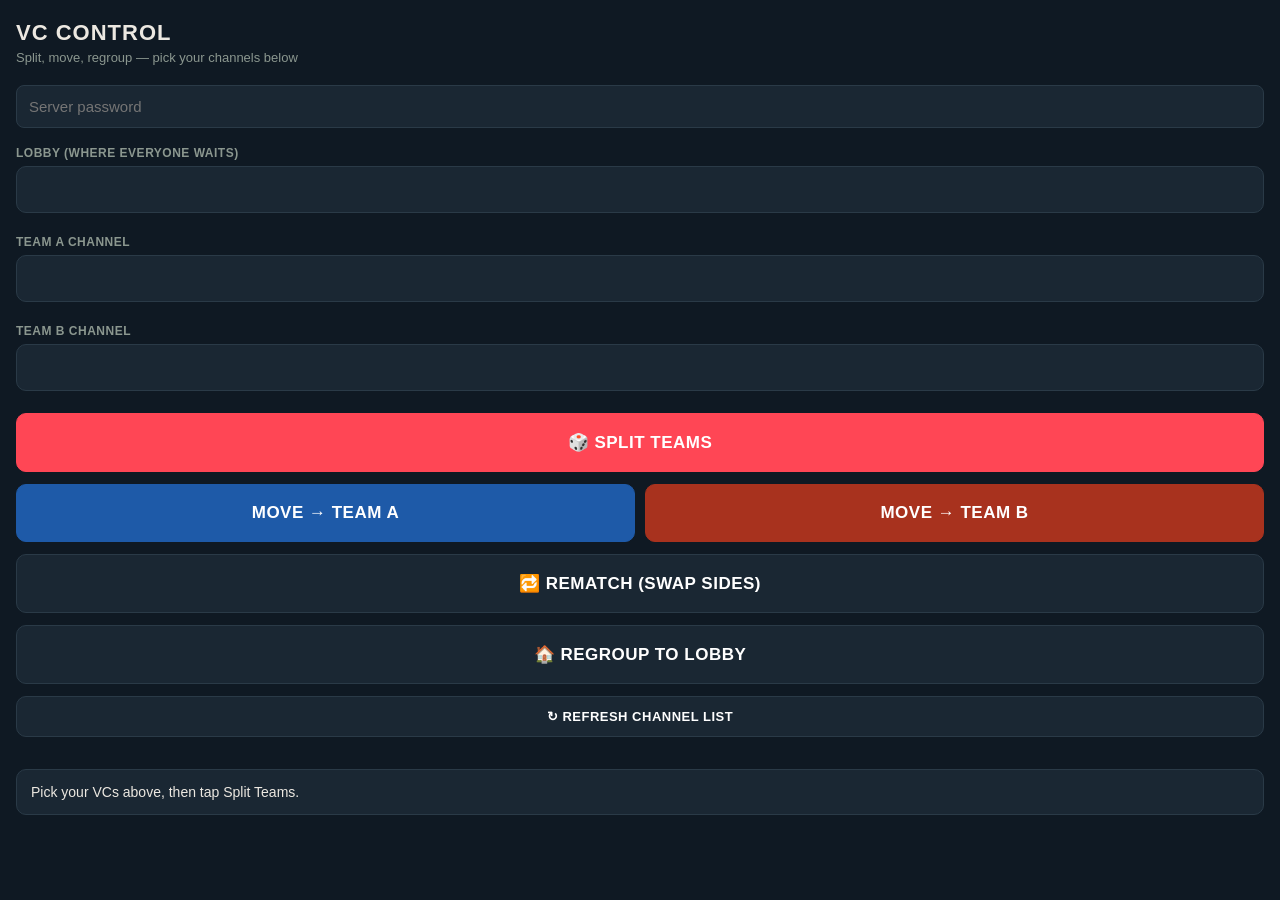
==== templates/index.html @ b9d49501 "Upload valorant-vc-site.zip via @GithubMnager_Bot" ====
<!DOCTYPE html>
<html lang="en">
<head>
<meta charset="UTF-8">
<meta name="viewport" content="width=device-width, initial-scale=1.0, maximum-scale=1.0">
<title>Valorant VC Control</title>
<style>
  :root {
    --bg: #0f1923;
    --panel: #1a2733;
    --accent: #ff4655;
    --text: #ece8e1;
    --muted: #8b978f;
  }
  * { box-sizing: border-box; }
  body {
    margin: 0;
    font-family: -apple-system, BlinkMacSystemFont, 'Segoe UI', sans-serif;
    background: var(--bg);
    color: var(--text);
    padding: 20px 16px 60px;
    min-height: 100vh;
  }
  h1 { font-size: 22px; letter-spacing: 1px; text-transform: uppercase; margin: 0 0 4px; }
  .sub { color: var(--muted); font-size: 13px; margin-bottom: 20px; }
  h2 { font-size: 12px; text-transform: uppercase; color: var(--muted); margin: 18px 0 6px; letter-spacing: 0.5px; }
  select {
    width: 100%; padding: 14px; border-radius: 10px; border: 1px solid #2a3a47;
    background: var(--panel); color: var(--text); font-size: 15px; margin-bottom: 4px;
    -webkit-appearance: none; appearance: none;
  }
  .btn {
    width: 100%; padding: 18px; margin-bottom: 12px; border: none; border-radius: 10px;
    font-size: 17px; font-weight: 600; letter-spacing: 0.5px; text-transform: uppercase;
    color: white; background: var(--panel); border: 1px solid #2a3a47;
    -webkit-tap-highlight-color: transparent;
  }
  .btn:active { transform: scale(0.97); }
  .btn.primary { background: var(--accent); border-color: var(--accent); }
  .btn.team-a { background: #1e5aa8; border-color: #1e5aa8; }
  .btn.team-b { background: #a8321e; border-color: #a8321e; }
  .btn.secondary { background: var(--panel); }
  .row { display: flex; gap: 10px; }
  .row .btn { flex: 1; }
  #result {
    margin-top: 20px; padding: 14px; background: var(--panel); border-radius: 10px;
    font-size: 14px; white-space: pre-wrap; min-height: 24px; border: 1px solid #2a3a47;
  }
  .team-list { margin-top: 12px; }
  .team-label { font-size: 12px; text-transform: uppercase; letter-spacing: 0.5px; margin-bottom: 6px; }
  .team-a-name { color: #6fa8ff; }
  .team-b-name { color: #ff8f6f; }
  .player-row { display: flex; align-items: center; gap: 8px; padding: 4px 0; font-size: 14px; }
  .player-row img { width: 26px; height: 26px; border-radius: 50%; object-fit: cover; border: 1px solid #2a3a47; }
  .moved-list { display: flex; flex-wrap: wrap; gap: 8px; margin-top: 8px; }
  .moved-chip {
    display: flex; align-items: center; gap: 6px; background: #0f1923;
    border: 1px solid #2a3a47; border-radius: 20px; padding: 4px 10px 4px 4px; font-size: 13px;
  }
  .moved-chip img { width: 20px; height: 20px; border-radius: 50%; }
  #pwbox { display: {{ 'block' if locked else 'none' }}; margin-bottom: 16px; }
  #pwbox input {
    width: 100%; padding: 12px; border-radius: 8px; border: 1px solid #2a3a47;
    background: var(--panel); color: var(--text); font-size: 15px;
  }
</style>
</head>
<body>
  <h1>VC Control</h1>
  <div class="sub">Split, move, regroup — pick your channels below</div>

  <div id="pwbox">
    <input type="password" id="pw" placeholder="Server password">
  </div>

  <h2>Lobby (where everyone waits)</h2>
  <select id="lobbySelect"></select>

  <h2>Team A channel</h2>
  <select id="teamASelect"></select>

  <h2>Team B channel</h2>
  <select id="teamBSelect"></select>

  <div style="margin-top:18px;">
    <button class="btn primary" onclick="split()">🎲 Split Teams</button>

    <div class="row">
      <button class="btn team-a" onclick="move('a')">Move → Team A</button>
      <button class="btn team-b" onclick="move('b')">Move → Team B</button>
    </div>

    <button class="btn secondary" onclick="rematch()">🔁 Rematch (swap sides)</button>
    <button class="btn secondary" onclick="regroup()">🏠 Regroup to Lobby</button>
    <button class="btn secondary" onclick="loadChannels()" style="font-size:13px;padding:12px;">↻ Refresh channel list</button>
  </div>

  <div id="result">Pick your VCs above, then tap Split Teams.</div>

<script>
const resultEl = document.getElementById('result');
let channels = [];

function pw() { const el = document.getElementById('pw'); return el ? el.value : ''; }

async function apiGet(path) {
  const res = await fetch(path + '?pw=' + encodeURIComponent(pw()));
  const data = await res.json();
  if (!res.ok) { resultEl.textContent = '⚠️ ' + (data.error || 'Error'); return null; }
  return data;
}

async function apiPost(path, body) {
  resultEl.textContent = 'Working...';
  try {
    const res = await fetch(path + '?pw=' + encodeURIComponent(pw()), {
      method: 'POST',
      headers: { 'Content-Type': 'application/json' },
      body: JSON.stringify(body || {})
    });
    const data = await res.json();
    if (!res.ok) { resultEl.textContent = '⚠️ ' + (data.error || 'Something went wrong'); return null; }
    return data;
  } catch (e) {
    resultEl.textContent = '⚠️ Network error';
    return null;
  }
}

function fillSelect(el, list, keepValue) {
  const prev = keepValue ? el.value : null;
  el.innerHTML = list.map(c => `<option value="${c.id}">${c.name} (${c.member_count})</option>`).join('');
  if (prev && list.some(c => c.id === prev)) el.value = prev;
}

async function loadChannels() {
  const data = await apiGet('/api/channels');
  if (!data) return;
  channels = data.channels;
  fillSelect(document.getElementById('lobbySelect'), channels, true);
  fillSelect(document.getElementById('teamASelect'), channels, true);
  fillSelect(document.getElementById('teamBSelect'), channels, true);
  resultEl.textContent = `Loaded ${channels.length} voice channels. Pick your VCs and go.`;
}

function playerRow(p) { return '<div class="player-row"><img src="' + p.avatar + '" alt=""><span>' + p.name + '</span></div>'; }
function movedChip(p) { return '<div class="moved-chip"><img src="' + p.avatar + '" alt=""><span>' + p.name + '</span></div>'; }

async function split() {
  const lobbyId = document.getElementById('lobbySelect').value;
  const data = await apiPost('/api/split', { lobby_id: lobbyId });
  if (!data) return;
  resultEl.innerHTML =
    '<div class="team-list"><div class="team-label team-a-name">Team A</div>' + data.team_a.map(playerRow).join('') + '</div>' +
    '<div class="team-list"><div class="team-label team-b-name">Team B</div>' + data.team_b.map(playerRow).join('') + '</div>';
}

async function move(team) {
  const channelId = team === 'a'
    ? document.getElementById('teamASelect').value
    : document.getElementById('teamBSelect').value;
  const data = await apiPost('/api/move/' + team, { channel_id: channelId });
  if (!data) return;
  resultEl.innerHTML = '✅ Moved<div class="moved-list">' + data.moved.map(movedChip).join('') + '</div>';
}

async function rematch() {
  const teamAChannel = document.getElementById('teamASelect').value;
  const teamBChannel = document.getElementById('teamBSelect').value;
  const data = await apiPost('/api/rematch', { team_a_channel: teamAChannel, team_b_channel: teamBChannel });
  if (!data) return;
  resultEl.textContent = '✅ Sides swapped';
}

async function regroup() {
  const lobbyId = document.getElementById('lobbySelect').value;
  const teamAChannel = document.getElementById('teamASelect').value;
  const teamBChannel = document.getElementById('teamBSelect').value;
  const data = await apiPost('/api/regroup', { from_channel_ids: [teamAChannel, teamBChannel], to_channel_id: lobbyId });
  if (!data) return;
  resultEl.innerHTML = '✅ Back in lobby<div class="moved-list">' + data.moved.map(movedChip).join('') + '</div>';
}

loadChannels();
</script>
</body>
</html>
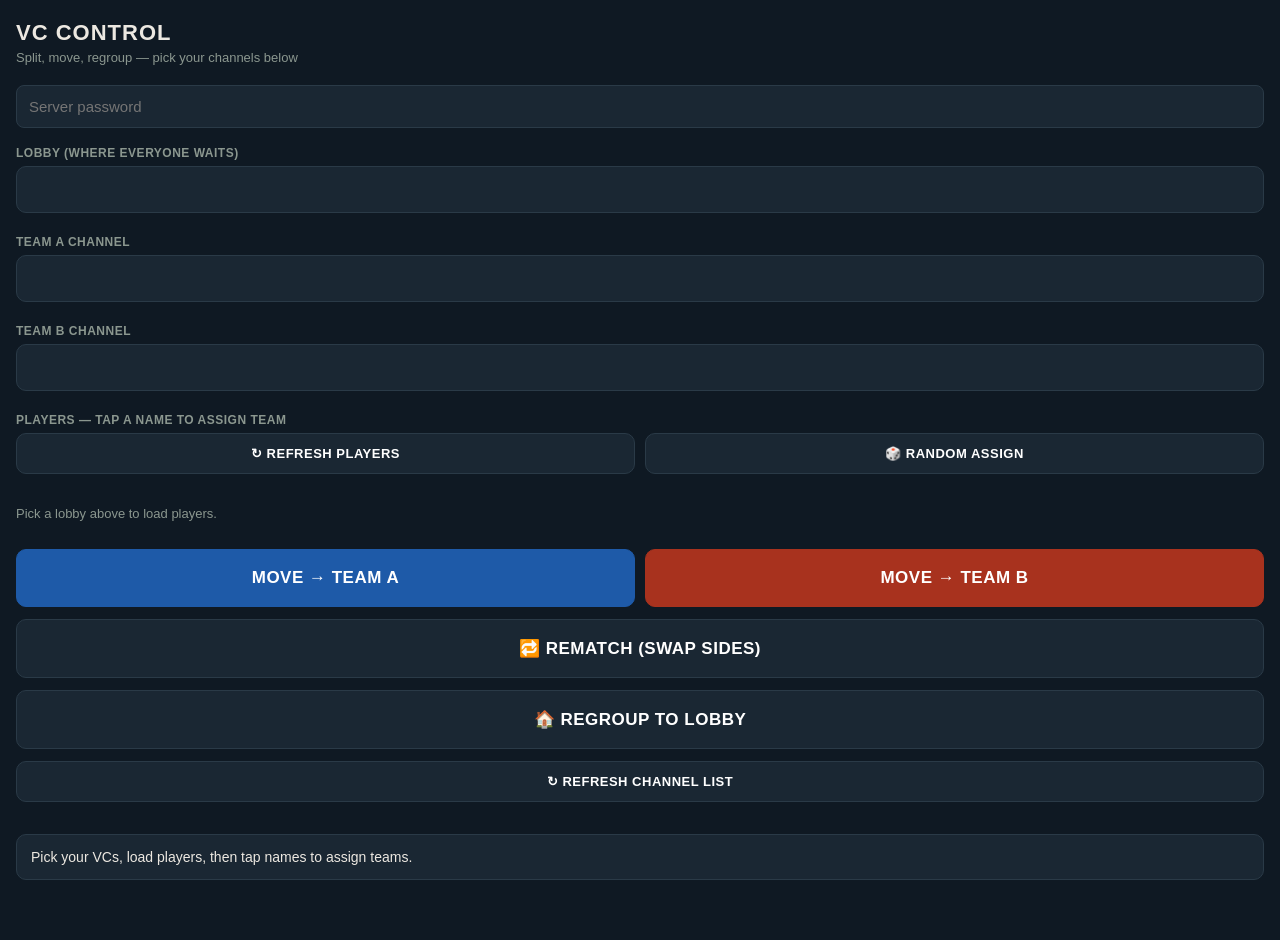
==== commit 44693a49: "Add files via upload" ====
--- a/templates/index.html
+++ b/templates/index.html
@@ -40,6 +40,7 @@
   .btn.team-a { background: #1e5aa8; border-color: #1e5aa8; }
   .btn.team-b { background: #a8321e; border-color: #a8321e; }
   .btn.secondary { background: var(--panel); }
+  .btn.small { padding: 12px; font-size: 13px; }
   .row { display: flex; gap: 10px; }
   .row .btn { flex: 1; }
   #result {
@@ -50,8 +51,6 @@
   .team-label { font-size: 12px; text-transform: uppercase; letter-spacing: 0.5px; margin-bottom: 6px; }
   .team-a-name { color: #6fa8ff; }
   .team-b-name { color: #ff8f6f; }
-  .player-row { display: flex; align-items: center; gap: 8px; padding: 4px 0; font-size: 14px; }
-  .player-row img { width: 26px; height: 26px; border-radius: 50%; object-fit: cover; border: 1px solid #2a3a47; }
   .moved-list { display: flex; flex-wrap: wrap; gap: 8px; margin-top: 8px; }
   .moved-chip {
     display: flex; align-items: center; gap: 6px; background: #0f1923;
@@ -63,6 +62,27 @@
     width: 100%; padding: 12px; border-radius: 8px; border: 1px solid #2a3a47;
     background: var(--panel); color: var(--text); font-size: 15px;
   }
+
+  /* Player assignment list */
+  #playerList { margin-top: 4px; }
+  .player-card {
+    display: flex; align-items: center; gap: 10px;
+    padding: 10px; border-radius: 10px; margin-bottom: 8px;
+    background: var(--panel); border: 1px solid #2a3a47;
+    -webkit-tap-highlight-color: transparent;
+  }
+  .player-card img { width: 34px; height: 34px; border-radius: 50%; object-fit: cover; flex-shrink: 0; }
+  .player-card .name { flex: 1; font-size: 14px; }
+  .player-card .tag {
+    font-size: 11px; font-weight: 700; text-transform: uppercase;
+    padding: 6px 10px; border-radius: 6px; cursor: pointer;
+  }
+  .player-card.unassigned .tag { background: #2a3a47; color: var(--muted); }
+  .player-card.team-a-card { border-color: #1e5aa8; }
+  .player-card.team-a-card .tag { background: #1e5aa8; color: white; }
+  .player-card.team-b-card { border-color: #a8321e; }
+  .player-card.team-b-card .tag { background: #a8321e; color: white; }
+  .empty-hint { color: var(--muted); font-size: 13px; padding: 10px 0; }
 </style>
 </head>
 <body>
@@ -74,7 +94,7 @@
   </div>
 
   <h2>Lobby (where everyone waits)</h2>
-  <select id="lobbySelect"></select>
+  <select id="lobbySelect" onchange="loadPlayers()"></select>
 
   <h2>Team A channel</h2>
   <select id="teamASelect"></select>
@@ -82,9 +102,14 @@
   <h2>Team B channel</h2>
   <select id="teamBSelect"></select>
 
+  <h2>Players — tap a name to assign team</h2>
+  <div class="row" style="margin-bottom:10px;">
+    <button class="btn secondary small" onclick="loadPlayers()">↻ Refresh players</button>
+    <button class="btn secondary small" onclick="randomAssign()">🎲 Random assign</button>
+  </div>
+  <div id="playerList"><div class="empty-hint">Pick a lobby above to load players.</div></div>
+
   <div style="margin-top:18px;">
-    <button class="btn primary" onclick="split()">🎲 Split Teams</button>
-
     <div class="row">
       <button class="btn team-a" onclick="move('a')">Move → Team A</button>
       <button class="btn team-b" onclick="move('b')">Move → Team B</button>
@@ -95,16 +120,18 @@
     <button class="btn secondary" onclick="loadChannels()" style="font-size:13px;padding:12px;">↻ Refresh channel list</button>
   </div>
 
-  <div id="result">Pick your VCs above, then tap Split Teams.</div>
+  <div id="result">Pick your VCs, load players, then tap names to assign teams.</div>
 
 <script>
 const resultEl = document.getElementById('result');
 let channels = [];
+let players = [];          // [{id, name, avatar}]
+let assignments = {};      // id -> 'a' | 'b' | undefined
 
 function pw() { const el = document.getElementById('pw'); return el ? el.value : ''; }
 
 async function apiGet(path) {
-  const res = await fetch(path + '?pw=' + encodeURIComponent(pw()));
+  const res = await fetch(path + (path.includes('?') ? '&' : '?') + 'pw=' + encodeURIComponent(pw()));
   const data = await res.json();
   if (!res.ok) { resultEl.textContent = '⚠️ ' + (data.error || 'Error'); return null; }
   return data;
@@ -140,26 +167,70 @@
   fillSelect(document.getElementById('lobbySelect'), channels, true);
   fillSelect(document.getElementById('teamASelect'), channels, true);
   fillSelect(document.getElementById('teamBSelect'), channels, true);
-  resultEl.textContent = `Loaded ${channels.length} voice channels. Pick your VCs and go.`;
-}
-
-function playerRow(p) { return '<div class="player-row"><img src="' + p.avatar + '" alt=""><span>' + p.name + '</span></div>'; }
+  resultEl.textContent = `Loaded ${channels.length} voice channels. Pick your VCs and load players.`;
+}
+
+function renderPlayers() {
+  const el = document.getElementById('playerList');
+  if (players.length === 0) {
+    el.innerHTML = '<div class="empty-hint">No one in that lobby VC right now.</div>';
+    return;
+  }
+  el.innerHTML = players.map(p => {
+    const team = assignments[p.id];
+    const cls = team === 'a' ? 'team-a-card' : team === 'b' ? 'team-b-card' : 'unassigned';
+    const tag = team === 'a' ? 'Team A' : team === 'b' ? 'Team B' : 'Unassigned';
+    return `<div class="player-card ${cls}">
+      <img src="${p.avatar}" alt="">
+      <div class="name">${p.name}</div>
+      <div class="tag" onclick="cycleAssignment('${p.id}')">${tag}</div>
+    </div>`;
+  }).join('');
+}
+
+function cycleAssignment(id) {
+  const current = assignments[id];
+  if (current === undefined) assignments[id] = 'a';
+  else if (current === 'a') assignments[id] = 'b';
+  else delete assignments[id];
+  renderPlayers();
+}
+
+async function loadPlayers() {
+  const lobbyId = document.getElementById('lobbySelect').value;
+  if (!lobbyId) return;
+  const data = await apiGet('/api/lobby_members?lobby_id=' + lobbyId);
+  if (!data) return;
+  players = data.members;
+  assignments = {};
+  renderPlayers();
+  resultEl.textContent = players.length
+    ? `Loaded ${players.length} player(s). Tap a name to assign.`
+    : 'No one in that lobby VC right now.';
+}
+
+function randomAssign() {
+  if (players.length < 2) { resultEl.textContent = '⚠️ Need at least 2 players loaded'; return; }
+  const shuffled = [...players].sort(() => Math.random() - 0.5);
+  const half = Math.floor(shuffled.length / 2);
+  assignments = {};
+  shuffled.forEach((p, i) => { assignments[p.id] = i < half ? 'b' : 'a'; });
+  renderPlayers();
+  resultEl.textContent = 'Randomly assigned. Tap any name to change it before moving.';
+}
+
 function movedChip(p) { return '<div class="moved-chip"><img src="' + p.avatar + '" alt=""><span>' + p.name + '</span></div>'; }
 
-async function split() {
-  const lobbyId = document.getElementById('lobbySelect').value;
-  const data = await apiPost('/api/split', { lobby_id: lobbyId });
-  if (!data) return;
-  resultEl.innerHTML =
-    '<div class="team-list"><div class="team-label team-a-name">Team A</div>' + data.team_a.map(playerRow).join('') + '</div>' +
-    '<div class="team-list"><div class="team-label team-b-name">Team B</div>' + data.team_b.map(playerRow).join('') + '</div>';
-}
-
 async function move(team) {
+  const ids = Object.keys(assignments).filter(id => assignments[id] === team);
+  if (ids.length === 0) {
+    resultEl.textContent = `⚠️ No one assigned to Team ${team.toUpperCase()} yet — tap names above first`;
+    return;
+  }
   const channelId = team === 'a'
     ? document.getElementById('teamASelect').value
     : document.getElementById('teamBSelect').value;
-  const data = await apiPost('/api/move/' + team, { channel_id: channelId });
+  const data = await apiPost('/api/move/' + team, { channel_id: channelId, member_ids: ids });
   if (!data) return;
   resultEl.innerHTML = '✅ Moved<div class="moved-list">' + data.moved.map(movedChip).join('') + '</div>';
 }
@@ -181,7 +252,7 @@
   resultEl.innerHTML = '✅ Back in lobby<div class="moved-list">' + data.moved.map(movedChip).join('') + '</div>';
 }
 
-loadChannels();
+loadChannels().then(loadPlayers);
 </script>
 </body>
 </html>
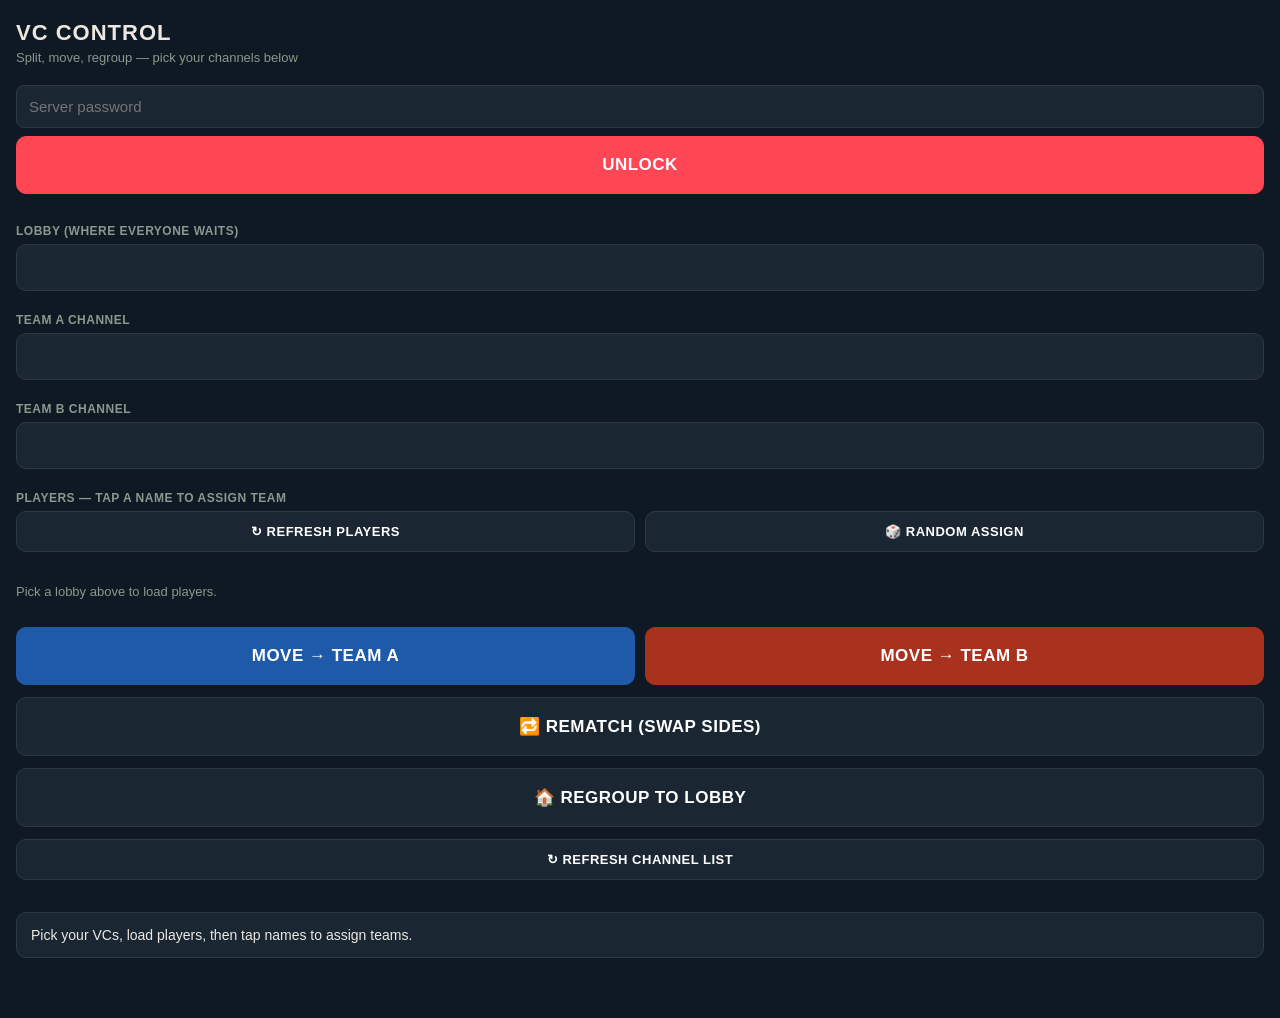
==== commit 7c3abf81: "Add files via upload" ====
--- a/templates/index.html
+++ b/templates/index.html
@@ -90,7 +90,8 @@
   <div class="sub">Split, move, regroup — pick your channels below</div>
 
   <div id="pwbox">
-    <input type="password" id="pw" placeholder="Server password">
+    <input type="password" id="pw" placeholder="Server password" onkeydown="if(event.key==='Enter') unlock()">
+    <button class="btn primary" style="margin-top:8px;" onclick="unlock()">Unlock</button>
   </div>
 
   <h2>Lobby (where everyone waits)</h2>
@@ -131,18 +132,23 @@
 function pw() { const el = document.getElementById('pw'); return el ? el.value : ''; }
 
 async function apiGet(path) {
-  const res = await fetch(path + (path.includes('?') ? '&' : '?') + 'pw=' + encodeURIComponent(pw()));
+  const res = await fetch(path, { headers: { 'X-PW': pw() } });
   const data = await res.json();
-  if (!res.ok) { resultEl.textContent = '⚠️ ' + (data.error || 'Error'); return null; }
+  if (!res.ok) {
+    resultEl.textContent = res.status === 401
+      ? '🔒 Enter the server password above, then tap Unlock'
+      : '⚠️ ' + (data.error || 'Error');
+    return null;
+  }
   return data;
 }
 
 async function apiPost(path, body) {
   resultEl.textContent = 'Working...';
   try {
-    const res = await fetch(path + '?pw=' + encodeURIComponent(pw()), {
+    const res = await fetch(path, {
       method: 'POST',
-      headers: { 'Content-Type': 'application/json' },
+      headers: { 'Content-Type': 'application/json', 'X-PW': pw() },
       body: JSON.stringify(body || {})
     });
     const data = await res.json();
@@ -221,6 +227,12 @@
 
 function movedChip(p) { return '<div class="moved-chip"><img src="' + p.avatar + '" alt=""><span>' + p.name + '</span></div>'; }
 
+function failedHtml(failed) {
+  if (!failed || failed.length === 0) return '';
+  return '<div style="margin-top:10px;color:#ff8f6f;font-size:13px;">⚠️ Failed:<br>' +
+    failed.map(f => f.name + ' — ' + f.reason).join('<br>') + '</div>';
+}
+
 async function move(team) {
   const ids = Object.keys(assignments).filter(id => assignments[id] === team);
   if (ids.length === 0) {
@@ -232,7 +244,7 @@
     : document.getElementById('teamBSelect').value;
   const data = await apiPost('/api/move/' + team, { channel_id: channelId, member_ids: ids });
   if (!data) return;
-  resultEl.innerHTML = '✅ Moved<div class="moved-list">' + data.moved.map(movedChip).join('') + '</div>';
+  resultEl.innerHTML = '✅ Moved<div class="moved-list">' + data.moved.map(movedChip).join('') + '</div>' + failedHtml(data.failed);
 }
 
 async function rematch() {
@@ -240,7 +252,7 @@
   const teamBChannel = document.getElementById('teamBSelect').value;
   const data = await apiPost('/api/rematch', { team_a_channel: teamAChannel, team_b_channel: teamBChannel });
   if (!data) return;
-  resultEl.textContent = '✅ Sides swapped';
+  resultEl.innerHTML = '✅ Sides swapped' + failedHtml(data.failed);
 }
 
 async function regroup() {
@@ -249,7 +261,12 @@
   const teamBChannel = document.getElementById('teamBSelect').value;
   const data = await apiPost('/api/regroup', { from_channel_ids: [teamAChannel, teamBChannel], to_channel_id: lobbyId });
   if (!data) return;
-  resultEl.innerHTML = '✅ Back in lobby<div class="moved-list">' + data.moved.map(movedChip).join('') + '</div>';
+  resultEl.innerHTML = '✅ Back in lobby<div class="moved-list">' + data.moved.map(movedChip).join('') + '</div>' + failedHtml(data.failed);
+}
+
+async function unlock() {
+  await loadChannels();
+  await loadPlayers();
 }
 
 loadChannels().then(loadPlayers);
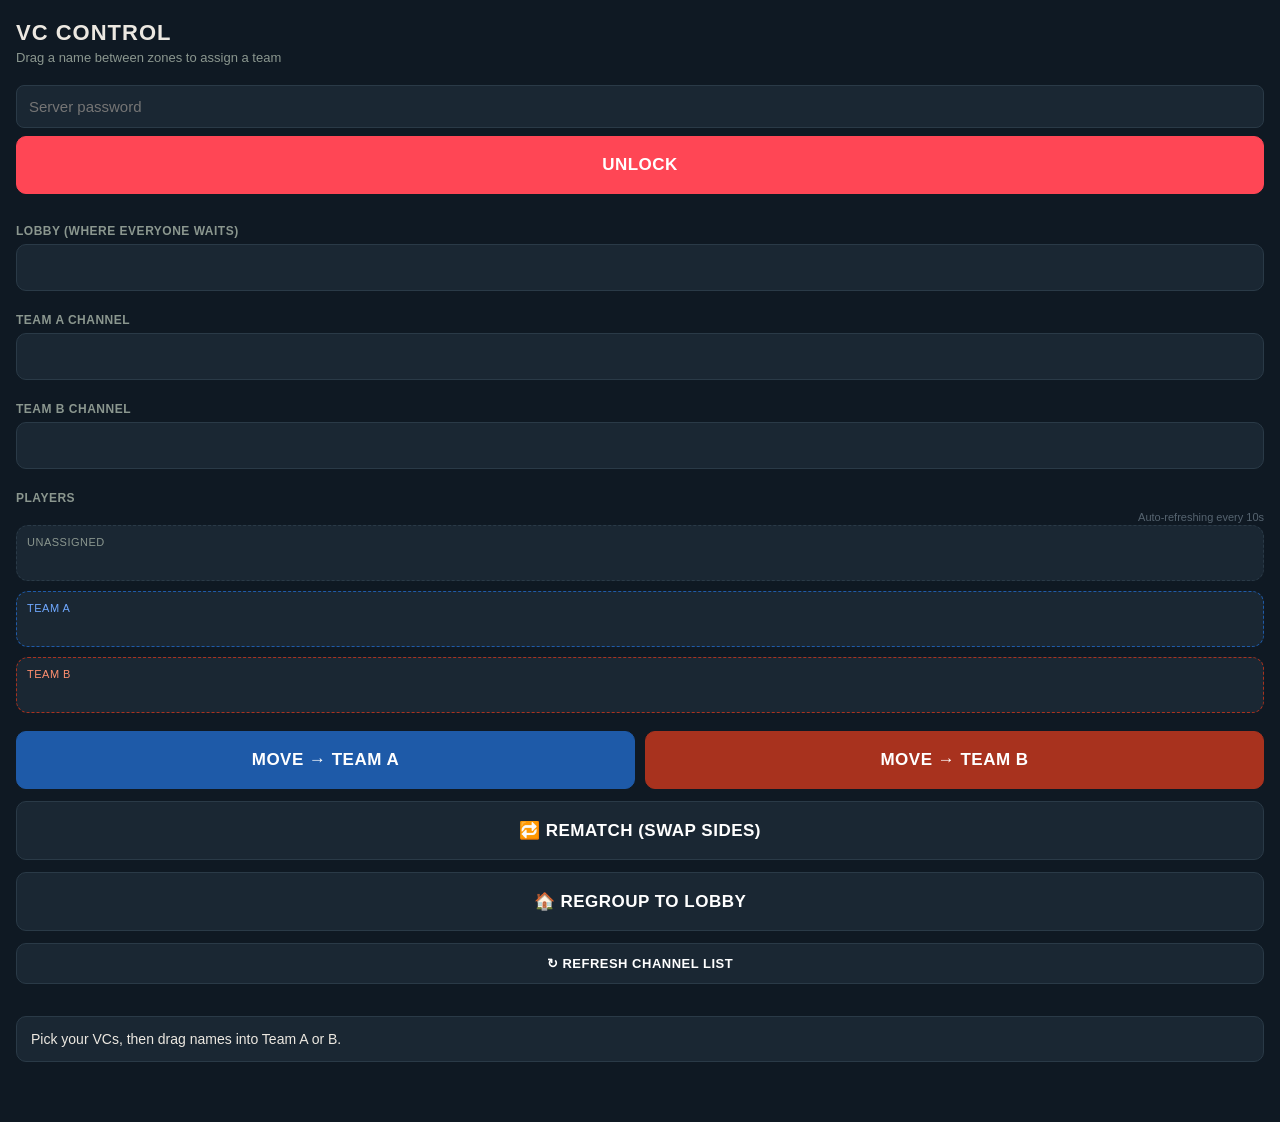
==== commit 807918c5: "Add files via upload" ====
--- a/templates/index.html
+++ b/templates/index.html
@@ -12,7 +12,7 @@
     --text: #ece8e1;
     --muted: #8b978f;
   }
-  * { box-sizing: border-box; }
+  * { box-sizing: border-box; -webkit-user-select: none; user-select: none; }
   body {
     margin: 0;
     font-family: -apple-system, BlinkMacSystemFont, 'Segoe UI', sans-serif;
@@ -20,6 +20,7 @@
     color: var(--text);
     padding: 20px 16px 60px;
     min-height: 100vh;
+    touch-action: pan-y;
   }
   h1 { font-size: 22px; letter-spacing: 1px; text-transform: uppercase; margin: 0 0 4px; }
   .sub { color: var(--muted); font-size: 13px; margin-bottom: 20px; }
@@ -37,57 +38,66 @@
   }
   .btn:active { transform: scale(0.97); }
   .btn.primary { background: var(--accent); border-color: var(--accent); }
-  .btn.team-a { background: #1e5aa8; border-color: #1e5aa8; }
-  .btn.team-b { background: #a8321e; border-color: #a8321e; }
   .btn.secondary { background: var(--panel); }
-  .btn.small { padding: 12px; font-size: 13px; }
-  .row { display: flex; gap: 10px; }
-  .row .btn { flex: 1; }
+  #pwbox { display: {{ 'block' if locked else 'none' }}; margin-bottom: 16px; }
+  #pwbox input {
+    width: 100%; padding: 12px; border-radius: 8px; border: 1px solid #2a3a47;
+    background: var(--panel); color: var(--text); font-size: 15px;
+  }
   #result {
     margin-top: 20px; padding: 14px; background: var(--panel); border-radius: 10px;
     font-size: 14px; white-space: pre-wrap; min-height: 24px; border: 1px solid #2a3a47;
   }
-  .team-list { margin-top: 12px; }
-  .team-label { font-size: 12px; text-transform: uppercase; letter-spacing: 0.5px; margin-bottom: 6px; }
-  .team-a-name { color: #6fa8ff; }
-  .team-b-name { color: #ff8f6f; }
   .moved-list { display: flex; flex-wrap: wrap; gap: 8px; margin-top: 8px; }
   .moved-chip {
     display: flex; align-items: center; gap: 6px; background: #0f1923;
     border: 1px solid #2a3a47; border-radius: 20px; padding: 4px 10px 4px 4px; font-size: 13px;
   }
   .moved-chip img { width: 20px; height: 20px; border-radius: 50%; }
-  #pwbox { display: {{ 'block' if locked else 'none' }}; margin-bottom: 16px; }
-  #pwbox input {
-    width: 100%; padding: 12px; border-radius: 8px; border: 1px solid #2a3a47;
-    background: var(--panel); color: var(--text); font-size: 15px;
-  }
-
-  /* Player assignment list */
-  #playerList { margin-top: 4px; }
+
+  /* Drag-and-drop zones */
+  .zone {
+    border-radius: 12px; padding: 10px; margin-bottom: 10px;
+    background: var(--panel); border: 1.5px dashed #2a3a47;
+    min-height: 56px; transition: border-color 0.15s, background 0.15s;
+  }
+  .zone-label {
+    font-size: 11px; text-transform: uppercase; letter-spacing: 0.5px;
+    color: var(--muted); margin-bottom: 8px;
+  }
+  .zone.lobby-zone .zone-label { color: var(--muted); }
+  .zone.team-a-zone { border-color: #1e5aa8; }
+  .zone.team-a-zone .zone-label { color: #6fa8ff; }
+  .zone.team-b-zone { border-color: #a8321e; }
+  .zone.team-b-zone .zone-label { color: #ff8f6f; }
+  .zone.drop-hover { background: #22303c; }
+  .zone-empty { font-size: 12px; color: #566470; padding: 4px 0; }
+
   .player-card {
     display: flex; align-items: center; gap: 10px;
-    padding: 10px; border-radius: 10px; margin-bottom: 8px;
-    background: var(--panel); border: 1px solid #2a3a47;
-    -webkit-tap-highlight-color: transparent;
-  }
-  .player-card img { width: 34px; height: 34px; border-radius: 50%; object-fit: cover; flex-shrink: 0; }
-  .player-card .name { flex: 1; font-size: 14px; }
-  .player-card .tag {
-    font-size: 11px; font-weight: 700; text-transform: uppercase;
-    padding: 6px 10px; border-radius: 6px; cursor: pointer;
-  }
-  .player-card.unassigned .tag { background: #2a3a47; color: var(--muted); }
-  .player-card.team-a-card { border-color: #1e5aa8; }
-  .player-card.team-a-card .tag { background: #1e5aa8; color: white; }
-  .player-card.team-b-card { border-color: #a8321e; }
-  .player-card.team-b-card .tag { background: #a8321e; color: white; }
-  .empty-hint { color: var(--muted); font-size: 13px; padding: 10px 0; }
+    padding: 9px 10px; border-radius: 10px; margin-bottom: 6px;
+    background: #0f1923; border: 1px solid #2a3a47;
+    touch-action: none; cursor: grab;
+  }
+  .player-card img { width: 30px; height: 30px; border-radius: 50%; object-fit: cover; flex-shrink: 0; }
+  .player-card .name { flex: 1; font-size: 13.5px; }
+  .player-card .drag-hint { color: #566470; font-size: 12px; flex-shrink: 0; }
+  .player-card.dragging { opacity: 0.35; }
+  .drag-ghost {
+    position: fixed; z-index: 999; pointer-events: none;
+    display: flex; align-items: center; gap: 10px;
+    padding: 9px 14px; border-radius: 10px;
+    background: #22303c; border: 1px solid #4a5f70;
+    font-size: 13.5px; box-shadow: 0 8px 20px rgba(0,0,0,0.4);
+  }
+  .drag-ghost img { width: 30px; height: 30px; border-radius: 50%; }
+
+  .refresh-note { font-size: 11px; color: #566470; margin: 4px 0 2px; text-align: right; }
 </style>
 </head>
 <body>
   <h1>VC Control</h1>
-  <div class="sub">Split, move, regroup — pick your channels below</div>
+  <div class="sub">Drag a name between zones to assign a team</div>
 
   <div id="pwbox">
     <input type="password" id="pw" placeholder="Server password" onkeydown="if(event.key==='Enter') unlock()">
@@ -103,31 +113,39 @@
   <h2>Team B channel</h2>
   <select id="teamBSelect"></select>
 
-  <h2>Players — tap a name to assign team</h2>
-  <div class="row" style="margin-bottom:10px;">
-    <button class="btn secondary small" onclick="loadPlayers()">↻ Refresh players</button>
-    <button class="btn secondary small" onclick="randomAssign()">🎲 Random assign</button>
-  </div>
-  <div id="playerList"><div class="empty-hint">Pick a lobby above to load players.</div></div>
+  <h2>Players</h2>
+  <div class="refresh-note" id="refreshNote">Auto-refreshing every 10s</div>
+
+  <div class="zone lobby-zone" data-zone="lobby" id="zoneLobby">
+    <div class="zone-label">Unassigned</div>
+    <div class="zone-body"></div>
+  </div>
+  <div class="zone team-a-zone" data-zone="a" id="zoneA">
+    <div class="zone-label">Team A</div>
+    <div class="zone-body"></div>
+  </div>
+  <div class="zone team-b-zone" data-zone="b" id="zoneB">
+    <div class="zone-label">Team B</div>
+    <div class="zone-body"></div>
+  </div>
 
   <div style="margin-top:18px;">
-    <div class="row">
-      <button class="btn team-a" onclick="move('a')">Move → Team A</button>
-      <button class="btn team-b" onclick="move('b')">Move → Team B</button>
+    <div style="display:flex;gap:10px;">
+      <button class="btn" style="background:#1e5aa8;border-color:#1e5aa8;flex:1;" onclick="move('a')">Move → Team A</button>
+      <button class="btn" style="background:#a8321e;border-color:#a8321e;flex:1;" onclick="move('b')">Move → Team B</button>
     </div>
-
     <button class="btn secondary" onclick="rematch()">🔁 Rematch (swap sides)</button>
     <button class="btn secondary" onclick="regroup()">🏠 Regroup to Lobby</button>
     <button class="btn secondary" onclick="loadChannels()" style="font-size:13px;padding:12px;">↻ Refresh channel list</button>
   </div>
 
-  <div id="result">Pick your VCs, load players, then tap names to assign teams.</div>
+  <div id="result">Pick your VCs, then drag names into Team A or B.</div>
 
 <script>
 const resultEl = document.getElementById('result');
 let channels = [];
 let players = [];          // [{id, name, avatar}]
-let assignments = {};      // id -> 'a' | 'b' | undefined
+let assignments = {};      // id -> 'a' | 'b' | undefined (undefined = lobby/unassigned)
 
 function pw() { const el = document.getElementById('pw'); return el ? el.value : ''; }
 
@@ -160,6 +178,11 @@
   }
 }
 
+async function unlock() {
+  await loadChannels();
+  await loadPlayers();
+}
+
 function fillSelect(el, list, keepValue) {
   const prev = keepValue ? el.value : null;
   el.innerHTML = list.map(c => `<option value="${c.id}">${c.name} (${c.member_count})</option>`).join('');
@@ -173,57 +196,112 @@
   fillSelect(document.getElementById('lobbySelect'), channels, true);
   fillSelect(document.getElementById('teamASelect'), channels, true);
   fillSelect(document.getElementById('teamBSelect'), channels, true);
-  resultEl.textContent = `Loaded ${channels.length} voice channels. Pick your VCs and load players.`;
-}
-
-function renderPlayers() {
-  const el = document.getElementById('playerList');
-  if (players.length === 0) {
-    el.innerHTML = '<div class="empty-hint">No one in that lobby VC right now.</div>';
-    return;
-  }
-  el.innerHTML = players.map(p => {
-    const team = assignments[p.id];
-    const cls = team === 'a' ? 'team-a-card' : team === 'b' ? 'team-b-card' : 'unassigned';
-    const tag = team === 'a' ? 'Team A' : team === 'b' ? 'Team B' : 'Unassigned';
-    return `<div class="player-card ${cls}">
-      <img src="${p.avatar}" alt="">
-      <div class="name">${p.name}</div>
-      <div class="tag" onclick="cycleAssignment('${p.id}')">${tag}</div>
-    </div>`;
-  }).join('');
-}
-
-function cycleAssignment(id) {
-  const current = assignments[id];
-  if (current === undefined) assignments[id] = 'a';
-  else if (current === 'a') assignments[id] = 'b';
-  else delete assignments[id];
-  renderPlayers();
-}
+}
+
+// ---------- Player list + drag/drop ----------
 
 async function loadPlayers() {
   const lobbyId = document.getElementById('lobbySelect').value;
   if (!lobbyId) return;
   const data = await apiGet('/api/lobby_members?lobby_id=' + lobbyId);
   if (!data) return;
-  players = data.members;
-  assignments = {};
-  renderPlayers();
-  resultEl.textContent = players.length
-    ? `Loaded ${players.length} player(s). Tap a name to assign.`
-    : 'No one in that lobby VC right now.';
-}
-
-function randomAssign() {
-  if (players.length < 2) { resultEl.textContent = '⚠️ Need at least 2 players loaded'; return; }
-  const shuffled = [...players].sort(() => Math.random() - 0.5);
-  const half = Math.floor(shuffled.length / 2);
-  assignments = {};
-  shuffled.forEach((p, i) => { assignments[p.id] = i < half ? 'b' : 'a'; });
-  renderPlayers();
-  resultEl.textContent = 'Randomly assigned. Tap any name to change it before moving.';
-}
+  const newPlayers = data.members;
+  const newIds = new Set(newPlayers.map(p => p.id));
+  // keep assignments for players still present, drop the rest
+  Object.keys(assignments).forEach(id => { if (!newIds.has(id)) delete assignments[id]; });
+  players = newPlayers;
+  renderZones();
+}
+
+function renderZones() {
+  const zoneLobby = document.querySelector('#zoneLobby .zone-body');
+  const zoneA = document.querySelector('#zoneA .zone-body');
+  const zoneB = document.querySelector('#zoneB .zone-body');
+  zoneLobby.innerHTML = ''; zoneA.innerHTML = ''; zoneB.innerHTML = '';
+
+  const groups = { lobby: [], a: [], b: [] };
+  players.forEach(p => {
+    const t = assignments[p.id] === 'a' ? 'a' : assignments[p.id] === 'b' ? 'b' : 'lobby';
+    groups[t].push(p);
+  });
+
+  const targets = { lobby: zoneLobby, a: zoneA, b: zoneB };
+  Object.keys(groups).forEach(key => {
+    if (groups[key].length === 0) {
+      targets[key].innerHTML = '<div class="zone-empty">Drop players here</div>';
+      return;
+    }
+    groups[key].forEach(p => {
+      const card = document.createElement('div');
+      card.className = 'player-card';
+      card.dataset.playerId = p.id;
+      card.innerHTML = `<img src="${p.avatar}" alt=""><div class="name">${p.name}</div><div class="drag-hint">⠿</div>`;
+      attachDrag(card, p.id);
+      targets[key].appendChild(card);
+    });
+  });
+}
+
+let dragState = null;
+
+function attachDrag(card, playerId) {
+  card.addEventListener('pointerdown', (e) => {
+    e.preventDefault();
+    const rect = card.getBoundingClientRect();
+    const ghost = document.createElement('div');
+    ghost.className = 'drag-ghost';
+    ghost.style.width = rect.width + 'px';
+    ghost.innerHTML = card.innerHTML;
+    ghost.style.left = rect.left + 'px';
+    ghost.style.top = rect.top + 'px';
+    document.body.appendChild(ghost);
+    card.classList.add('dragging');
+
+    dragState = {
+      playerId, ghost,
+      offsetX: e.clientX - rect.left,
+      offsetY: e.clientY - rect.top
+    };
+
+    const onMove = (ev) => {
+      if (!dragState) return;
+      ghost.style.left = (ev.clientX - dragState.offsetX) + 'px';
+      ghost.style.top = (ev.clientY - dragState.offsetY) + 'px';
+      document.querySelectorAll('.zone').forEach(z => z.classList.remove('drop-hover'));
+      const under = document.elementFromPoint(ev.clientX, ev.clientY);
+      const zoneEl = under && under.closest('.zone');
+      if (zoneEl) zoneEl.classList.add('drop-hover');
+    };
+
+    const onUp = (ev) => {
+      document.removeEventListener('pointermove', onMove);
+      document.removeEventListener('pointerup', onUp);
+      if (!dragState) return;
+      const under = document.elementFromPoint(ev.clientX, ev.clientY);
+      const zoneEl = under && under.closest('.zone');
+      document.querySelectorAll('.zone').forEach(z => z.classList.remove('drop-hover'));
+      ghost.remove();
+      if (zoneEl) {
+        const zoneKey = zoneEl.dataset.zone; // 'lobby' | 'a' | 'b'
+        if (zoneKey === 'lobby') delete assignments[dragState.playerId];
+        else assignments[dragState.playerId] = zoneKey;
+      }
+      dragState = null;
+      renderZones();
+    };
+
+    document.addEventListener('pointermove', onMove);
+    document.addEventListener('pointerup', onUp);
+  });
+}
+
+// ---------- Auto refresh ----------
+setInterval(() => {
+  const lobbyId = document.getElementById('lobbySelect').value;
+  if (lobbyId && !dragState) loadPlayers();
+}, 10000);
+
+// ---------- Actions ----------
 
 function movedChip(p) { return '<div class="moved-chip"><img src="' + p.avatar + '" alt=""><span>' + p.name + '</span></div>'; }
 
@@ -236,7 +314,7 @@
 async function move(team) {
   const ids = Object.keys(assignments).filter(id => assignments[id] === team);
   if (ids.length === 0) {
-    resultEl.textContent = `⚠️ No one assigned to Team ${team.toUpperCase()} yet — tap names above first`;
+    resultEl.textContent = `⚠️ No one assigned to Team ${team.toUpperCase()} yet — drag names into that zone first`;
     return;
   }
   const channelId = team === 'a'
@@ -264,12 +342,7 @@
   resultEl.innerHTML = '✅ Back in lobby<div class="moved-list">' + data.moved.map(movedChip).join('') + '</div>' + failedHtml(data.failed);
 }
 
-async function unlock() {
-  await loadChannels();
-  await loadPlayers();
-}
-
-loadChannels().then(loadPlayers);
+unlock();
 </script>
 </body>
 </html>
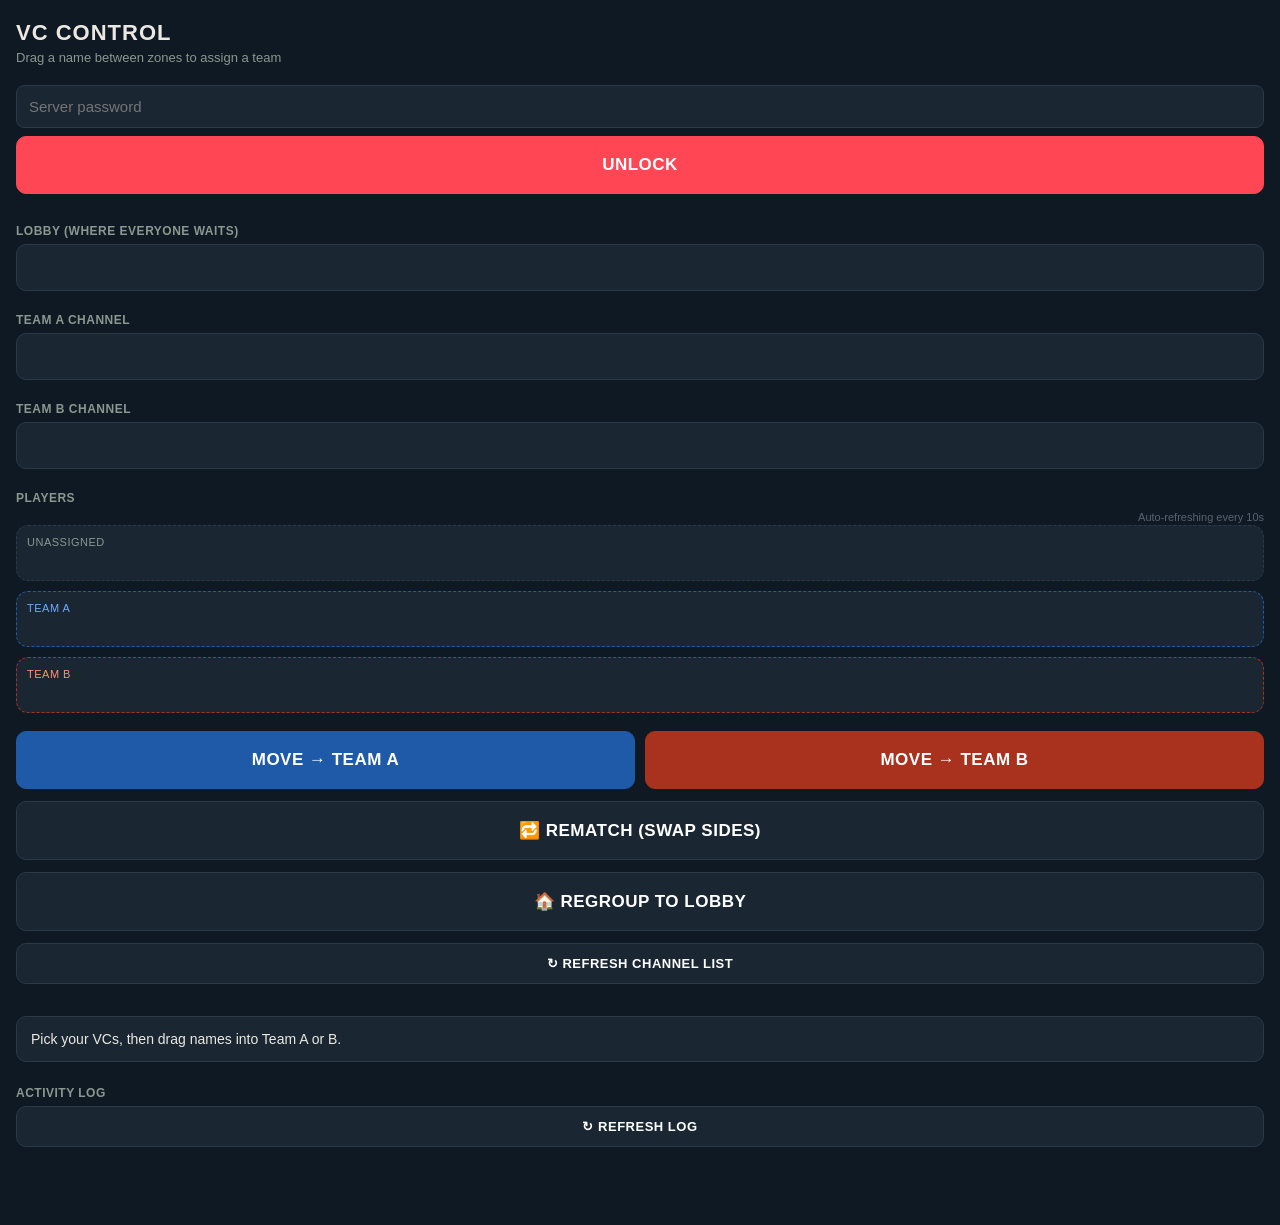
==== commit 6a539381: "Add files via upload" ====
--- a/templates/index.html
+++ b/templates/index.html
@@ -83,6 +83,13 @@
   .player-card .name { flex: 1; font-size: 13.5px; }
   .player-card .drag-hint { color: #566470; font-size: 12px; flex-shrink: 0; }
   .player-card.dragging { opacity: 0.35; }
+  .voice-btn {
+    width: 26px; height: 26px; border-radius: 6px; flex-shrink: 0;
+    display: flex; align-items: center; justify-content: center;
+    font-size: 12px; background: #1a2733; border: 1px solid #2a3a47; color: var(--muted);
+    touch-action: manipulation;
+  }
+  .voice-btn.active { background: var(--accent); border-color: var(--accent); color: white; }
   .drag-ghost {
     position: fixed; z-index: 999; pointer-events: none;
     display: flex; align-items: center; gap: 10px;
@@ -93,6 +100,19 @@
   .drag-ghost img { width: 30px; height: 30px; border-radius: 50%; }
 
   .refresh-note { font-size: 11px; color: #566470; margin: 4px 0 2px; text-align: right; }
+
+  .log-entry {
+    display: flex; align-items: center; gap: 8px;
+    padding: 8px; border-radius: 8px; margin-bottom: 6px;
+    background: var(--panel); border: 1px solid #2a3a47; font-size: 12.5px;
+  }
+  .log-entry img { width: 22px; height: 22px; border-radius: 50%; flex-shrink: 0; }
+  .log-entry .log-text { flex: 1; }
+  .log-entry .log-time { color: var(--muted); font-size: 11px; flex-shrink: 0; }
+  .log-tag { font-weight: 700; }
+  .log-tag.joined { color: #17d3a2; }
+  .log-tag.left { color: #ff8f6f; }
+  .log-tag.moved { color: #6fa8ff; }
 </style>
 </head>
 <body>
@@ -140,6 +160,10 @@
   </div>
 
   <div id="result">Pick your VCs, then drag names into Team A or B.</div>
+
+  <h2 style="margin-top:24px;">Activity log</h2>
+  <button class="btn secondary" onclick="loadLog()" style="font-size:13px;padding:12px;">↻ Refresh log</button>
+  <div id="logList" style="margin-top:6px;"></div>
 
 <script>
 const resultEl = document.getElementById('result');
@@ -342,7 +366,40 @@
   resultEl.innerHTML = '✅ Back in lobby<div class="moved-list">' + data.moved.map(movedChip).join('') + '</div>' + failedHtml(data.failed);
 }
 
+function timeAgo(iso) {
+  const diffSec = Math.max(0, Math.floor((Date.now() - new Date(iso).getTime()) / 1000));
+  if (diffSec < 60) return diffSec + 's ago';
+  const m = Math.floor(diffSec / 60);
+  if (m < 60) return m + 'm ago';
+  const h = Math.floor(m / 60);
+  return h + 'h ago';
+}
+
+function logLine(e) {
+  let text = '';
+  if (e.event === 'joined') text = `<span class="log-tag joined">Joined</span> ${e.to}`;
+  else if (e.event === 'left') text = `<span class="log-tag left">Left</span> ${e.from}`;
+  else text = `<span class="log-tag moved">Moved</span> ${e.from} → ${e.to}`;
+  return `<div class="log-entry">
+    <img src="${e.avatar}" alt="">
+    <div class="log-text"><b>${e.name}</b> — ${text}</div>
+    <div class="log-time">${timeAgo(e.time)}</div>
+  </div>`;
+}
+
+async function loadLog() {
+  const data = await apiGet('/api/voice_log?limit=50');
+  if (!data) return;
+  const el = document.getElementById('logList');
+  el.innerHTML = data.events.length
+    ? data.events.map(logLine).join('')
+    : '<div class="zone-empty">No activity yet</div>';
+}
+
+setInterval(() => { if (!dragState) loadLog(); }, 10000);
+
 unlock();
+loadLog();
 </script>
 </body>
 </html>
